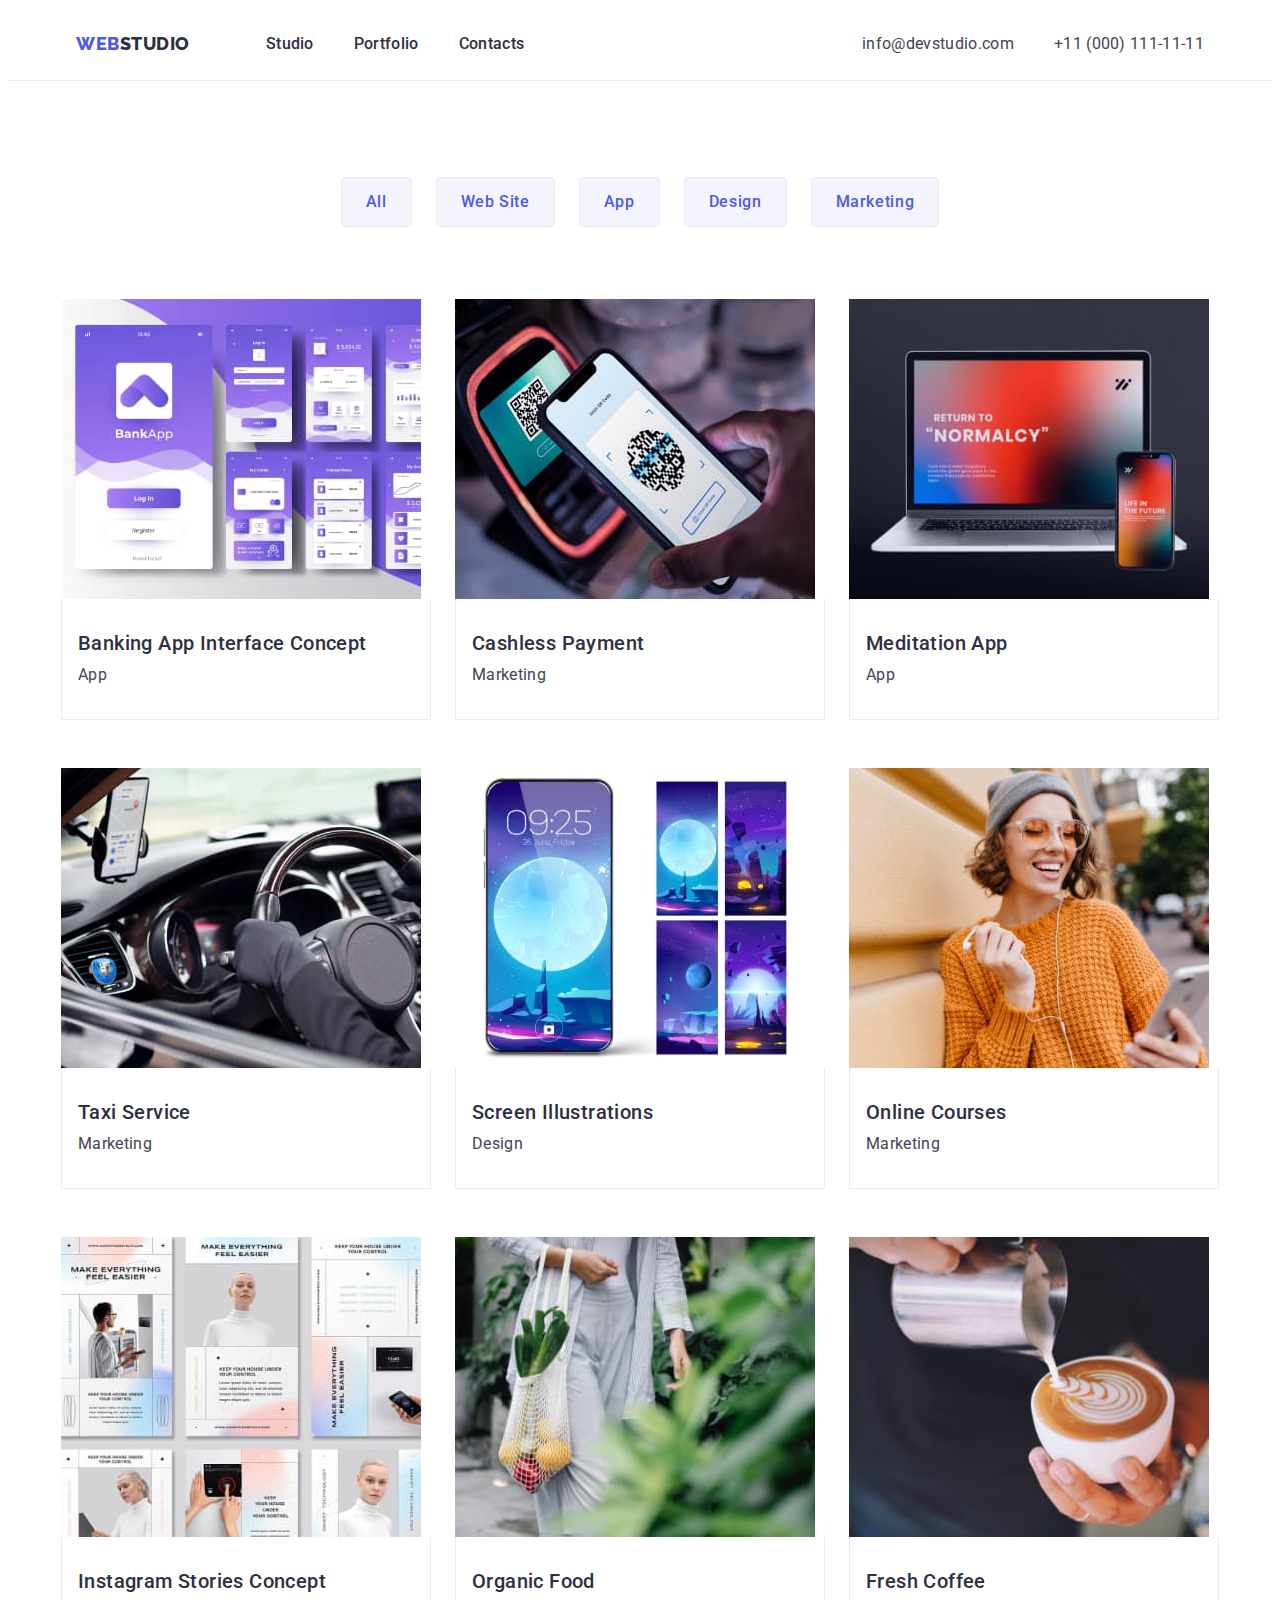
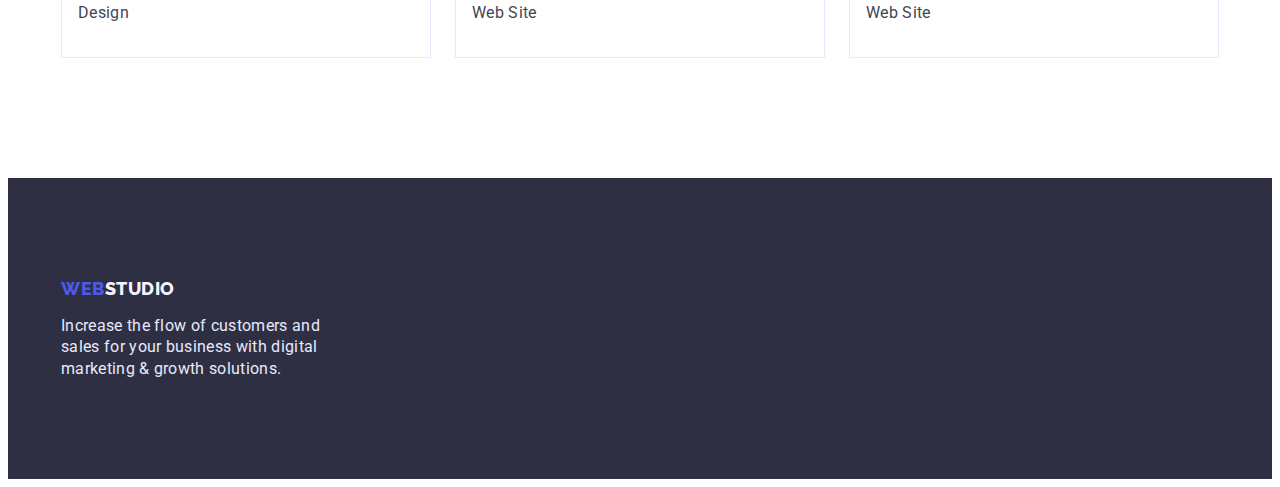
==== portfolio.html @ b604deb5 "Initial commit" ====
<!DOCTYPE html>
<html lang="en">

<head>
    <meta charset="UTF-8">
    <meta http-equiv="X-UA-Compatible" content="IE=edge">
    <meta name="viewport" content="width=device-width, initial-scale=1.0">
    <title>Портфоліо</title>
    <link rel="preconnect" href="https://fonts.googleapis.com">
    <link rel="preconnect" href="https://fonts.gstatic.com" crossorigin>
    <link href="https://fonts.googleapis.com/css2?family=Raleway:wght@800&family=Roboto:wght@400;500;700;900&display=swap"
        rel="stylesheet">
    <link rel="stylesheet" href="https://cdnjs.cloudflare.com/ajax/libs/modern-normalize/1.1.0/modern-normalize.min.css"
        integrity="sha512-wpPYUAdjBVSE4KJnH1VR1HeZfpl1ub8YT/NKx4PuQ5NmX2tKuGu6U/JRp5y+Y8XG2tV+wKQpNHVUX03MfMFn9Q=="
        crossorigin="anonymous" referrerpolicy="no-referrer" />
    <link rel="stylesheet" href="./css/styles.css">
</head>

<body>
    <header class="header">
        <div class="container header-box">
            <nav class="nav-box">
                <a href="./index.html" class="logo link">Web<span class="logo-part">Studio</span></a>
                <ul class="list nav-box-list">
                    <li><a class="list-item link" href="./index.html">Studio</a></li>
                    <li><a class="list-item link" href="./portfolio.html">Portfolio</a></li>
                    <li><a class="list-item link" href="">Contacts</a></li>
                </ul>
            </nav>
            <address class="address address-box">
                <ul class="list address-box-list">
                    <li><a class="contacts-list-item link" href="mailto:info@devstudio.com">info@devstudio.com</a></li>
                    <li><a class="contacts-list-item link" href="tel:+110001111111">+11 (000) 111-11-11</a></li>
                </ul>
            </address>
        </div>
    </header>
    <main>
        <section>
            <div class="container portfolio">
                <h1 class="visually-hidden">Portfolio</h1>
                <ul class="list buttons-box">
                    <li>
                        <button type="button" class="filter-button">All</button>
                    </li>
                    <li>
                        <button type="button" class="filter-button">Web Site</button>
                    </li>
                    <li>
                        <button type="button" class="filter-button">App</button>
                    </li>
                    <li>
                        <button type="button" class="filter-button">Design</button>
                    </li>
                    <li>
                        <button type="button" class="filter-button">Marketing</button>
                    </li>
                </ul>
                <ul class="list filters-box">
                    <li class="filter-item">
                        <a href="" class="link"><img src="./images/portfolio-1-1.jpg" alt="BankingcApp" width="360" height="300">
                            <div class="item-text">
                                <h2 class="filter-item-heading">Banking App Interface Concept</h2>
                                <p class="filter-item-description">App</p>
                            </div>
                        </a>
                    </li>
                    <li class="filter-item">
                        <a href="" class="link"><img src="./images/portfolio-1-2.jpg" alt="Marketing" width="360" height="300">
                            <div class="item-text">
                                <h2 class="filter-item-heading">Cashless Payment</h2>
                                <p class="filter-item-description">Marketing</p>
                            </div>
                        </a>
                    </li>
                    <li class="filter-item">
                        <a href="" class="link"><img src="./images/portfolio-1-3.jpg" alt="Meditaion App" width="360" height="300">
                            <div class="item-text">
                                <h2 class="filter-item-heading">Meditation App</h2>
                                <p class="filter-item-description">App</p>
                            </div>
                        </a>
                    </li>
                    <li class="filter-item">
                        <a href="" class="link"><img src="./images/portfolio-2-1.jpg" alt="Taxi Service" width="360" height="300">
                            <div class="item-text">
                                <h2 class="filter-item-heading">Taxi Service</h2>
                                <p class="filter-item-description">Marketing</p>
                            </div>
                        </a>
                    </li>
                    <li class="filter-item">
                        <a href="" class="link"><img src="./images/portfolio-2-2.jpg" alt="Screen Illustrations" width="360"
                                height="300">
                            <div class="item-text">
                                <h2 class="filter-item-heading">Screen Illustrations</h2>
                                <p class="filter-item-description">Design</p>
                            </div>
                        </a>
                    </li>
                    <li class="filter-item">
                        <a href="" class="link"><img src="./images/portfolio-2-3.jpg" alt="Online Courses" width="360" height="300">
                            <div class="item-text">
                                <h2 class="filter-item-heading">Online Courses</h2>
                                <p class="filter-item-description">Marketing</p>
                            </div>
                        </a>
                    </li>
                    <li class="filter-item">
                        <a href="" class="link"><img src="./images/portfolio-3-1.jpg" alt="Instagram Stories Concept" width="360"
                                height="300">
                            <div class="item-text">
                                <h2 class="filter-item-heading">Instagram Stories Concept</h2>
                                <p class="filter-item-description">Design</p>
                            </div>
                        </a>
                    </li>
                    <li class="filter-item">
                        <a href="" class="link"><img src="./images/portfolio-3-2.jpg" alt="Organic Food" width="360" height="300">
                            <div class="item-text">
                                <h2 class="filter-item-heading">Organic Food</h2>
                                <p class="filter-item-description">Web Site</p>
                            </div>
                        </a>
                    </li>
                    <li class="filter-item">
                        <a href="" class="link"><img src="./images/portfolio-3-3.jpg" alt="Fresh Coffee" width="360" height="300">
                            <div class="item-text">
                                <h2 class="filter-item-heading">Fresh Coffee</h2>
                                <p class="filter-item-description">Web Site</p>
                            </div>
                        </a>
                    </li>
                </ul>
            </div>
        </section>
    </main>
    <footer class="footer">
        <div class="container footer-box">
            <div class="footer-info">
                <a href="./index.html" class="logo link">Web<span class="logo-part-footer">Studio</span></a>
                <p class="footer-description">Increase the flow of customers and sales for your business with digital
                    marketing
                    & growth solutions.
                </p>
            </div>
        </div>
    </footer>
</body>

</html>
---- css/styles.css ----
/* Main color:  #FFFFFF */
/* First color:  #2E2F42 */
/* Second color:  #F4F4FD */
/* Elements color: #4D5AE5  */
/* Hero button focus color: #404BBF  */
/* Primary text color(p): #434455 */



:root{
    --primary-bg-color: #ffffff;
    --first-bg-color: #2E2F42;
    --second-bg-color: #F4F4FD;
    --primary-text-color: #434455;
    --first-text-color: #2E2F42;
    --second-text-color: #ffffff;
    --header-hover-color: #404BBF;
    --order-service-button-color: #4D5AE5;
}

p,
h1,
h2,
h3,
h4,
h5,
h6 {
    margin: 0;
}

ul {
    padding-left: 0;
    margin: 0;
}

img {
    display: block;
    max-width: 100%;
    height: auto;
}

body {
    font-family: Roboto, sans-serif;
    color: var(--primary-text-color);

}

.container {
    display: block;
    width: 1158px;
    padding-left: 15px;
    padding-right: 15px;
    /* outline: 2px solid tomato; */
    margin: 0 auto;
    align-items: center;
}

.section {
    padding-top: 120px;
    padding-bottom: 120px;
}

/* Логотип */
.logo {
    font-family: Raleway, sans-serif;
    font-style: normal;
    font-weight: 800;
    font-size: 18px;
    line-height: 1.17;
    display: flex;
    align-items: center;
    letter-spacing: 0.03em;
    text-transform: uppercase;
    color: var(--order-service-button-color);
}

.link {
    text-decoration: none;
}

.logo-part {
    color: var(--first-bg-color);
}

/* Навігація */
.list {
    list-style: none;
}

.list-item {
    font-style: normal;
    font-weight: 500;
    font-size: 16px;
    line-height: 1.5;
    letter-spacing: 0.02em;
    color: var(--first-text-color);
}

.list-item:hover,
.list-item:focus {
    color: var(--header-hover-color)
}
.header {
    display: flex;
    border-bottom: 1px solid #E7E9FC;
} 

.header-box {
    box-sizing: border-box;
    background: #FFFFFF;
    display: flex;
    justify-content: space-between;
    padding-top: 24px;
    padding-bottom: 24px;
}

.nav-box {
    display: flex;
    align-items: center;
}

.nav-box-list {
    display: flex;
    flex-direction: row;
    align-items: center;
    padding: 0px;
    gap: 40px;
    margin-left: 76px;
}


/* Контакти */

.address {
    font-style: normal;
}

.contacts-list-item {
    font-style: normal;
    font-weight: 400;
    font-size: 16px;
    line-height: 1.5;
    letter-spacing: 0.02em;
    color: var(--primary-text-color);
}

.contacts-list-item:hover,
.contacts-list-item:focus {
    color: var(--header-hover-color)
}

.address-box {
    display: flex;
}

.address-box-list {
    display: flex;
    gap: 40px;
}

/* Hero section */

.hero-section {
    background-color: var(--first-bg-color);
    
}

.hero-container {
    padding-top: 188px;
    padding-bottom: 188px;
    margin-left: auto;
    margin-right: auto;
}

.hero-heading-box {
    max-width: 496px;
    margin: 0 auto;
}

.hero-heading {
    font-style: normal;
    font-weight: 700;
    font-size: 56px;
    line-height: 1.07;
    text-align: center;
    letter-spacing: 0.02em;
    color: var(--second-text-color);
}

.order-service-button {
    color: var(--second-text-color);
    font-family: Roboto, sans-serif;
    font-style: normal;
    font-weight: 500;
    font-size: 16px;
    line-height: 24px;
    letter-spacing: 0.04em;
    background-color: var(--order-service-button-color);
    cursor: pointer;
}

.hero-button-box {
    display: flex;
    flex-direction: row;
    align-items: flex-start;
    padding: 16px 32px;
    gap: 10px;
    box-shadow: 0px 4px 4px rgba(0, 0, 0, 0.15);
    border-radius: 4px;
    margin: 48px auto;
    border: none;
}

/* Features */

.visually-hidden {
    position: absolute;
    width: 1px;
    height: 1px;
    margin: -1px;
    border: 0;
    padding: 0;
    white-space: nowrap;
    clip-path: inset(100%);
    clip: rect(0 0 0 0);
    overflow: hidden;
}

.features-box {
    display: flex;
    background-color: #fff;
}

.features-list-box {
    display: flex;
    justify-content: center;
    gap: 24px;

}

.features-list-item {
    flex-basis: calc((100% - 72px) / 4);
}

.features-item-heading {
    color: var(--first-text-color);
    font-style: normal;
    font-weight: 500;
    font-size: 20px;
    line-height: 1.2;
    letter-spacing: 0.02em;
    margin-bottom: 8px;
}

.features-item-description {
    font-style: normal;
    font-weight: 400;
    font-size: 16px;
    line-height: 1.5;
    letter-spacing: 0.02em;
    color: var(--primary-text-color);
}

/* Що ми робимо */

.products-box {
    padding-top: 0;
}

.products-list-box {
    display: flex;
    align-items: center;
    gap: 24px;
}

.products-heading {
    color: var(--first-text-color);
    font-style: normal;
    font-weight: 700;
    font-size: 36px;
    line-height: 1.11;
    text-align: center;
    letter-spacing: 0.02em;
    text-transform: capitalize;
    margin-bottom: 72px;
    
}

/* Наша команда */

.team-section {
    background-color: #F4F4FD;
}

.team-list-box {
    display: flex;
    align-items: center;
    gap: 24px;
}

.team-item-box {
    display: flex;
    flex-direction: column;
    justify-content: center;
    align-items: center;
    
    background: #FFFFFF;
    box-shadow: 0px 1px 6px rgba(46, 47, 66, 0.08), 
                0px 1px 1px rgba(46, 47, 66, 0.16), 
                0px 2px 1px rgba(46, 47, 66, 0.08);
    border-radius: 0px 0px 4px 4px;
}

.team-heading {
    color: var(--first-text-color);
    font-style: normal;
    font-weight: 700;
    font-size: 36px;
    line-height: 1.11;
    text-align: center;
    letter-spacing: 0.02em;
    text-transform: capitalize;
    margin-bottom: 72px;
}

.team-item-heading {
    font-style: normal;
    font-weight: 500;
    font-size: 20px;
    line-height: 1.2;
    text-align: center;
    letter-spacing: 0.02em;
    color: var(--first-text-color);
    margin-bottom: 8px;
}

.team-item-description {
    color: var(--primary-text-color);
    font-style: normal;
    font-weight: 400;
    font-size: 16px;
    line-height: 1.5;
    text-align: center;
    letter-spacing: 0.02em;
}

.team-position {
    padding-top: 32px;
    padding-bottom: 32px;
}

/* Футер */

.footer {
    background-color: var(--first-bg-color);
    
}

.footer-box {
    padding-top: 100px;
    padding-bottom: 100px;
    margin-left: auto;
    margin-right: auto;
}

.footer-info {
    max-width: 264px;
}

.footer-description {
    color: #E7E9FC;
    font-style: normal;
    font-weight: 400;
    font-size: 16px;
    line-height: 1.33;
    letter-spacing: 0.02em;
    margin-top: 16px;
}

.logo-part-footer {
    color: #f4f4fd;
}

/* Сторінка Портфоліо */
/* Фільтр */

.portfolio {
    padding-top: 96px;
    padding-bottom: 120px;
}

.filter-button {
    color: var(--order-service-button-color);
    background-color: var(--second-bg-color);
    font-family: Roboto, sans-serif;
    font-style: normal;
    font-weight: 500;
    font-size: 16px;
    line-height: 1.5;
    display: flex;
    align-items: center;
    text-align: center;
    letter-spacing: 0.04em;
    border: 1px solid #E7E9FC;
    border-radius: 4px;
    cursor: pointer;
    flex-direction: row;
    justify-content: center;
    padding: 12px 24px;
}

.filter-button:hover, .filter-button:focus {
    color: var(--primary-bg-color);
    background-color: var(--header-hover-color);
}

.buttons-box {
    display: flex;
    flex-direction: row;
    justify-content: center;
    align-items: center;
    gap: 24px;
    margin-bottom: 72px;
}

.filters-box {
    display: flex;
    flex-wrap: wrap;
    gap: 48px 24px;
}

.filter-item:is(:hover, :focus) .filter-item {
    flex-basis: calc((100% - 48px)/3);
}

.filter-item {
    box-sizing: border-box;
    background: #FFFFFF;
    
    flex-basis: calc((100% - 48px)/3);
}

.filter-item-heading {
    color: var(--first-bg-color);
    font-style: normal;
    font-weight: 500;
    font-size: 20px;
    line-height: 1.2;
    letter-spacing: 0.02em;
    margin-bottom: 8px;
}

.filter-item-description {
    color: var(--primary-text-color);
    font-style: normal;
    font-weight: 400;
    font-size: 16px;
    line-height: 1.5;
    letter-spacing: 0.02em;
}

.item-text {
    display: flex;
    flex-wrap: wrap;
    flex-direction: column;
    padding-top: 32px;
    padding-left: 16px;
    padding-bottom: 32px;
    border: 1px solid #E7E9FC;
    border-top: none; 
}
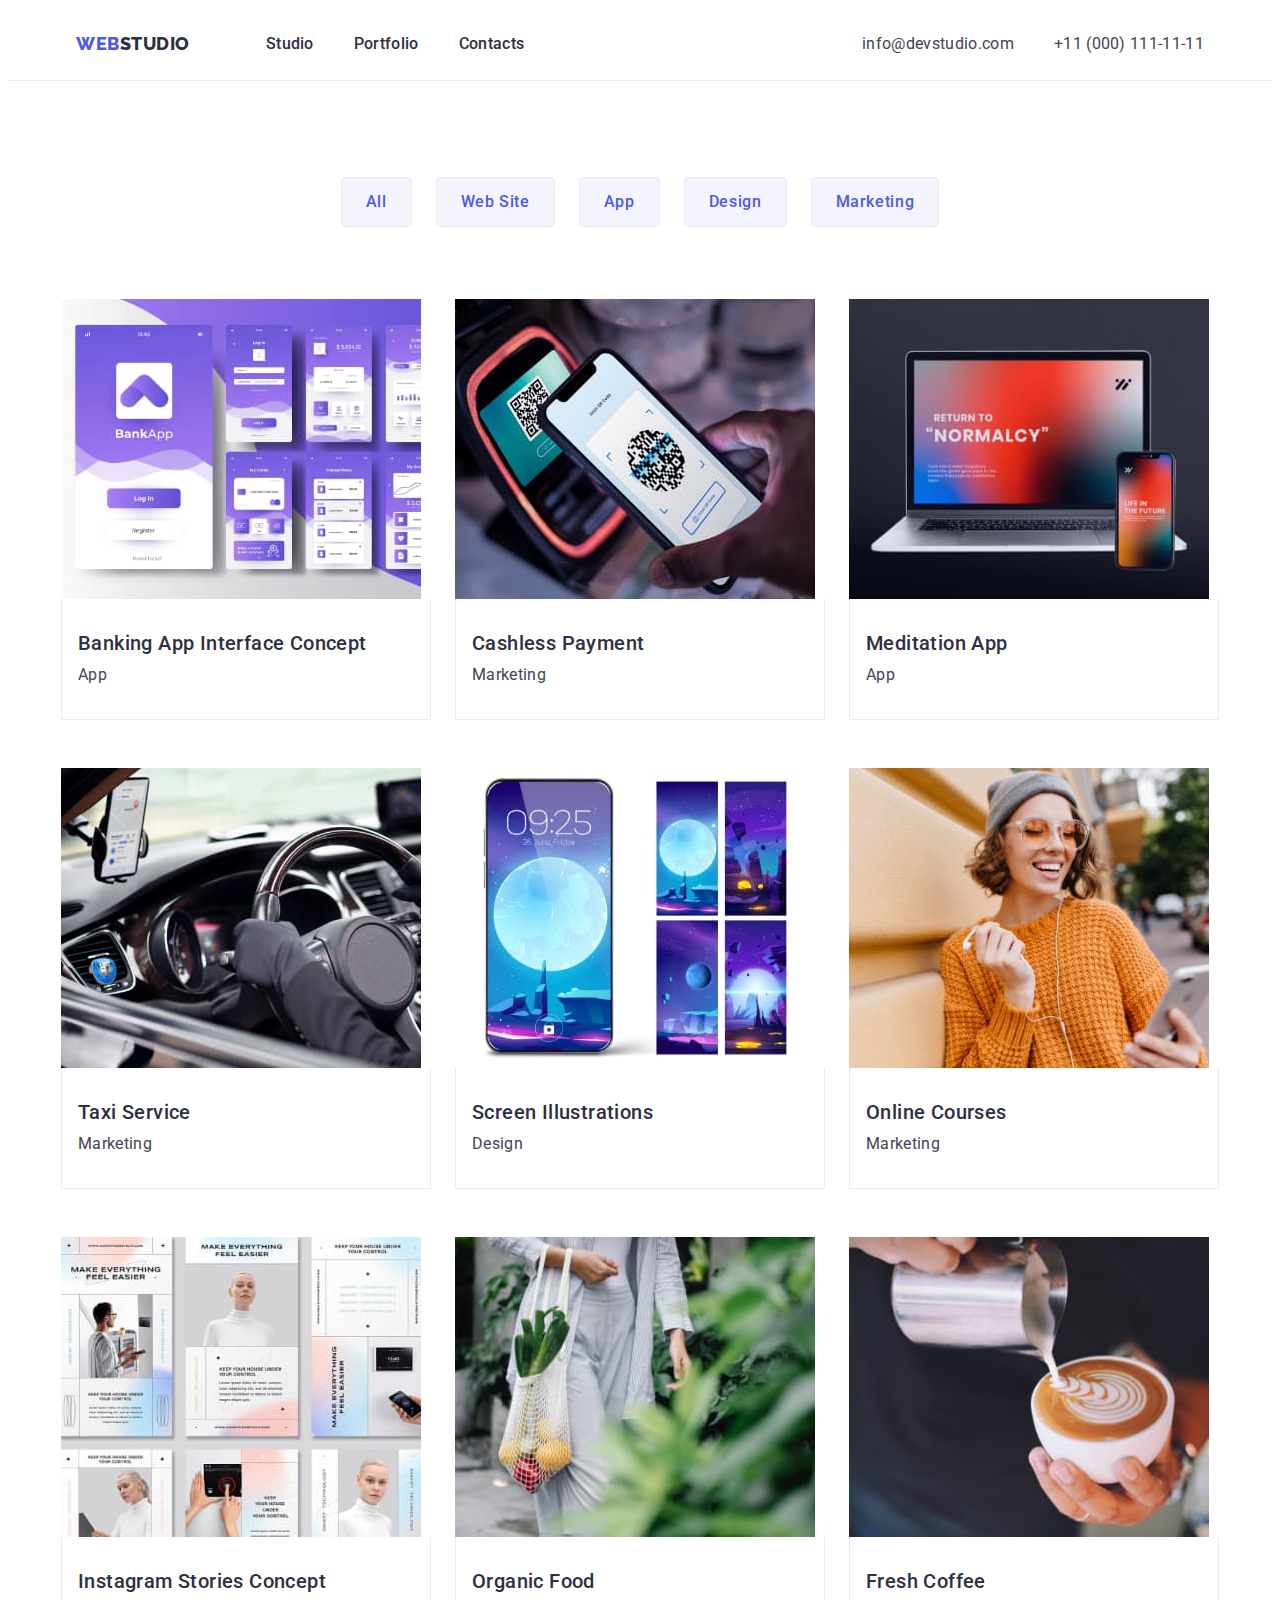
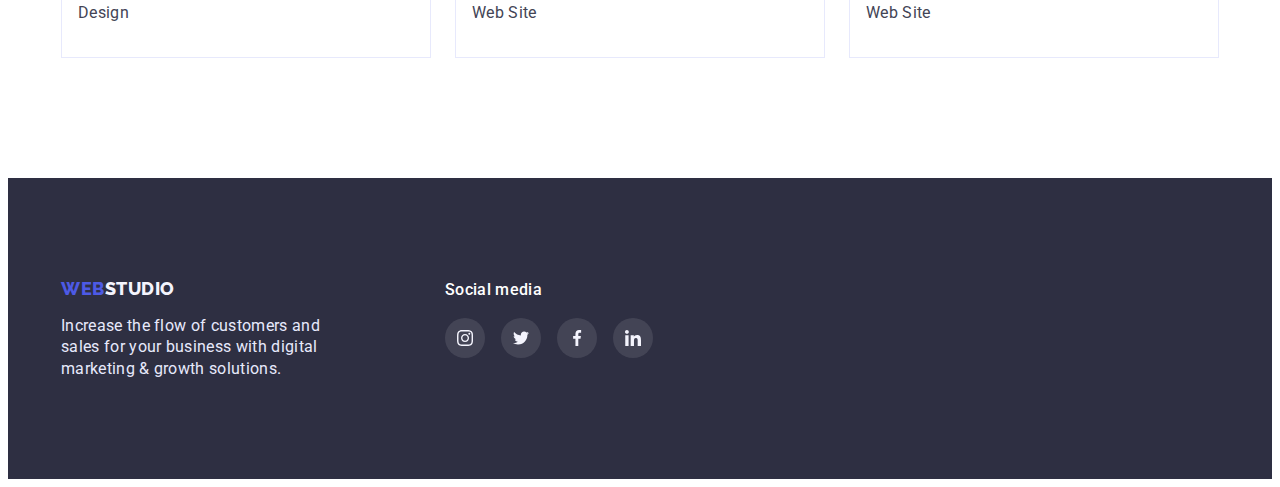
==== commit bf52fa34: "ready" ====
--- a/portfolio.html
+++ b/portfolio.html
@@ -144,6 +144,39 @@
                     & growth solutions.
                 </p>
             </div>
+            <div class="container footer-social">
+                <h3 class="footer-social-header">Social media</h3>
+                <ul class="list footer-social-list">
+                    <li class="footer-social-item">
+                        <a class="link footer-social-link" href="https://www.instagram.com/">
+                            <svg width="16" height="16">
+                                <use href="../images/sprite-icons.svg#instagram"></use>
+                            </svg>
+                        </a>
+                    </li>
+                    <li class="footer-social-item">
+                        <a class="link footer-social-link" href="https://twitter.com/?lang=uk">
+                            <svg width="16" height="16">
+                                <use href="../images/sprite-icons.svg#twitter"></use>
+                            </svg>
+                        </a>
+                    </li>
+                    <li class="footer-social-item">
+                        <a class="link footer-social-link" href="https://uk-ua.facebook.com/">
+                            <svg width="16" height="16">
+                                <use href="../images/sprite-icons.svg#facebook"></use>
+                            </svg>
+                        </a>
+                    </li>
+                    <li class="footer-social-item">
+                        <a class="link footer-social-link" href="https://www.linkedin.com/">
+                            <svg width="16" height="16">
+                                <use href="../images/sprite-icons.svg#linkedin"></use>
+                            </svg>
+                        </a>
+                    </li>
+                </ul>
+            </div>
         </div>
     </footer>
 </body>
--- a/css/styles.css
+++ b/css/styles.css
@@ -16,6 +16,7 @@
     --second-text-color: #ffffff;
     --header-hover-color: #404BBF;
     --order-service-button-color: #4D5AE5;
+    --customers-icon-color: #8E8F99;
 }
 
 p,
@@ -161,8 +162,22 @@
 /* Hero section */
 
 .hero-section {
-    background-color: var(--first-bg-color);
-    
+    /* background-color: var(--first-bg-color); */
+    max-width: 1440px;
+    height: 600px;
+    margin-left: auto;
+    margin-right: auto;
+     background-image: linear-gradient(
+        to right, 
+       
+        rgba(46, 47, 66,0.7),
+        rgba(46, 47, 66,0.7)
+    ),  
+    url('../images/people-office.jpg');
+    background-color: #2E2F42;
+    background-repeat: no-repeat;
+    background-size: cover;
+    background-position: center;
 }
 
 .hero-container {
@@ -172,6 +187,13 @@
     margin-right: auto;
 }
 
+/* .hero-bg {
+    max-width: 1440px;
+    height: 600px;
+    margin-left: auto;
+    margin-right: auto;
+} */
+
 .hero-heading-box {
     max-width: 496px;
     margin: 0 auto;
@@ -197,6 +219,10 @@
     letter-spacing: 0.04em;
     background-color: var(--order-service-button-color);
     cursor: pointer;
+}
+
+.order-service-button:is(:hover, :focus) {
+    background-color: var(--header-hover-color);
 }
 
 .hero-button-box {
@@ -242,6 +268,17 @@
     flex-basis: calc((100% - 72px) / 4);
 }
 
+.features-illustration {
+    display: flex;
+    background-color: #F4F4FD;
+    width: 264px;
+    height: 112px;
+    justify-content: center;
+    align-items: center;
+    margin-bottom: 8px;
+    border-radius: 4px;
+}
+
 .features-item-heading {
     color: var(--first-text-color);
     font-style: normal;
@@ -342,6 +379,33 @@
     line-height: 1.5;
     text-align: center;
     letter-spacing: 0.02em;
+    margin-bottom: 8px;
+}
+
+.team-social {
+    display: flex;
+    justify-content: center;
+    gap: 24px;
+}
+
+.social-item {
+    width: 40px;
+    height: 40px;
+}
+
+.social-link {
+    display: flex;
+    width: 100%;
+    height: 100%;
+    border-radius: 50%;
+    fill: var(--second-bg-color);
+    background-color: var(--order-service-button-color);
+    justify-content: center;
+    align-items: center;
+}
+
+.social-link:is(:hover, :focus){
+    background-color: var(--header-hover-color) ;
 }
 
 .team-position {
@@ -349,11 +413,58 @@
     padding-bottom: 32px;
 }
 
+/* Клієнти */
+
+
+
+.customers-heading {
+    color: var(--first-text-color);
+    font-style: normal;
+    font-weight: 700;
+    font-size: 36px;
+    line-height: 1.11;
+    text-align: center;
+    letter-spacing: 0.02em;
+    text-transform: capitalize;
+    margin-bottom: 72px;
+}
+
+.customers-list {
+    display: flex;
+    align-items: center;
+    gap: 24px;
+}
+
+.customer-link {
+    display: flex;
+    justify-content: center;
+    align-items: center;
+    display: flex;
+    width: 168px;
+    height: 88px;
+    border: 1px var(--customers-icon-color) solid;
+    border-radius: 4px;
+}
+
+.customer-icon {
+    width: 104px;
+    height: 56px;
+    fill: var(--customers-icon-color);
+}
+
+.customer-icon:is(:hover, :focus) {
+    fill: var(--header-hover-color);
+}
+
+.customer-link:is(:hover, :focus) {
+    border: 1px var(--header-hover-color) solid;
+}
+
+
 /* Футер */
 
 .footer {
-    background-color: var(--first-bg-color);
-    
+    background-color: var(--first-bg-color);    
 }
 
 .footer-box {
@@ -361,6 +472,8 @@
     padding-bottom: 100px;
     margin-left: auto;
     margin-right: auto;
+    display: flex;
+    align-items: flex-start;
 }
 
 .footer-info {
@@ -379,6 +492,50 @@
 
 .logo-part-footer {
     color: #f4f4fd;
+}
+
+.footer-social {
+    /* display: flex; */
+    width: 208px;
+    height: 80px;
+    margin-left: 120px;
+    padding-left: 0;
+    padding-right: 0;
+}
+
+.footer-social-header {
+    font-style: normal;
+    font-weight: 500;
+    font-size: 16px;
+    line-height: 1.5;
+    letter-spacing: 0.02em;
+    color: #FFFFFF;
+    margin-bottom: 16px;
+}
+
+.footer-social-list {
+    display: flex;
+    gap: 16px;
+}
+
+.footer-social-item {
+    width: 40px;
+    height: 40px;
+}
+
+.footer-social-link {
+    display: flex;
+    width: 100%;
+    height: 100%;
+    border-radius: 50%;
+    fill: var(--second-bg-color);
+    background-color: rgba(255, 255, 255, 0.1);
+    justify-content: center;
+    align-items: center;
+}
+
+.footer-social-link:is(:hover, :focus) {
+    background-color: #31D0AA;
 }
 
 /* Сторінка Портфоліо */
@@ -412,6 +569,9 @@
 .filter-button:hover, .filter-button:focus {
     color: var(--primary-bg-color);
     background-color: var(--header-hover-color);
+    box-shadow: 0px 3px 1px rgba(0, 0, 0, 0.1), 
+                0px 2px 1px rgba(0, 0, 0, 0.08), 
+                0px 2px 2px rgba(0, 0, 0, 0.12);
 }
 
 .buttons-box {
@@ -427,17 +587,18 @@
     display: flex;
     flex-wrap: wrap;
     gap: 48px 24px;
-}
-
-.filter-item:is(:hover, :focus) .filter-item {
-    flex-basis: calc((100% - 48px)/3);
 }
 
 .filter-item {
     box-sizing: border-box;
     background: #FFFFFF;
-    
     flex-basis: calc((100% - 48px)/3);
+}
+
+.filter-item:is(:hover, :focus) {
+    box-shadow: 0px 1px 6px rgba(46, 47, 66, 0.08), 
+                0px 1px 1px rgba(46, 47, 66, 0.16), 
+                0px 2px 1px rgba(46, 47, 66, 0.08);
 }
 
 .filter-item-heading {
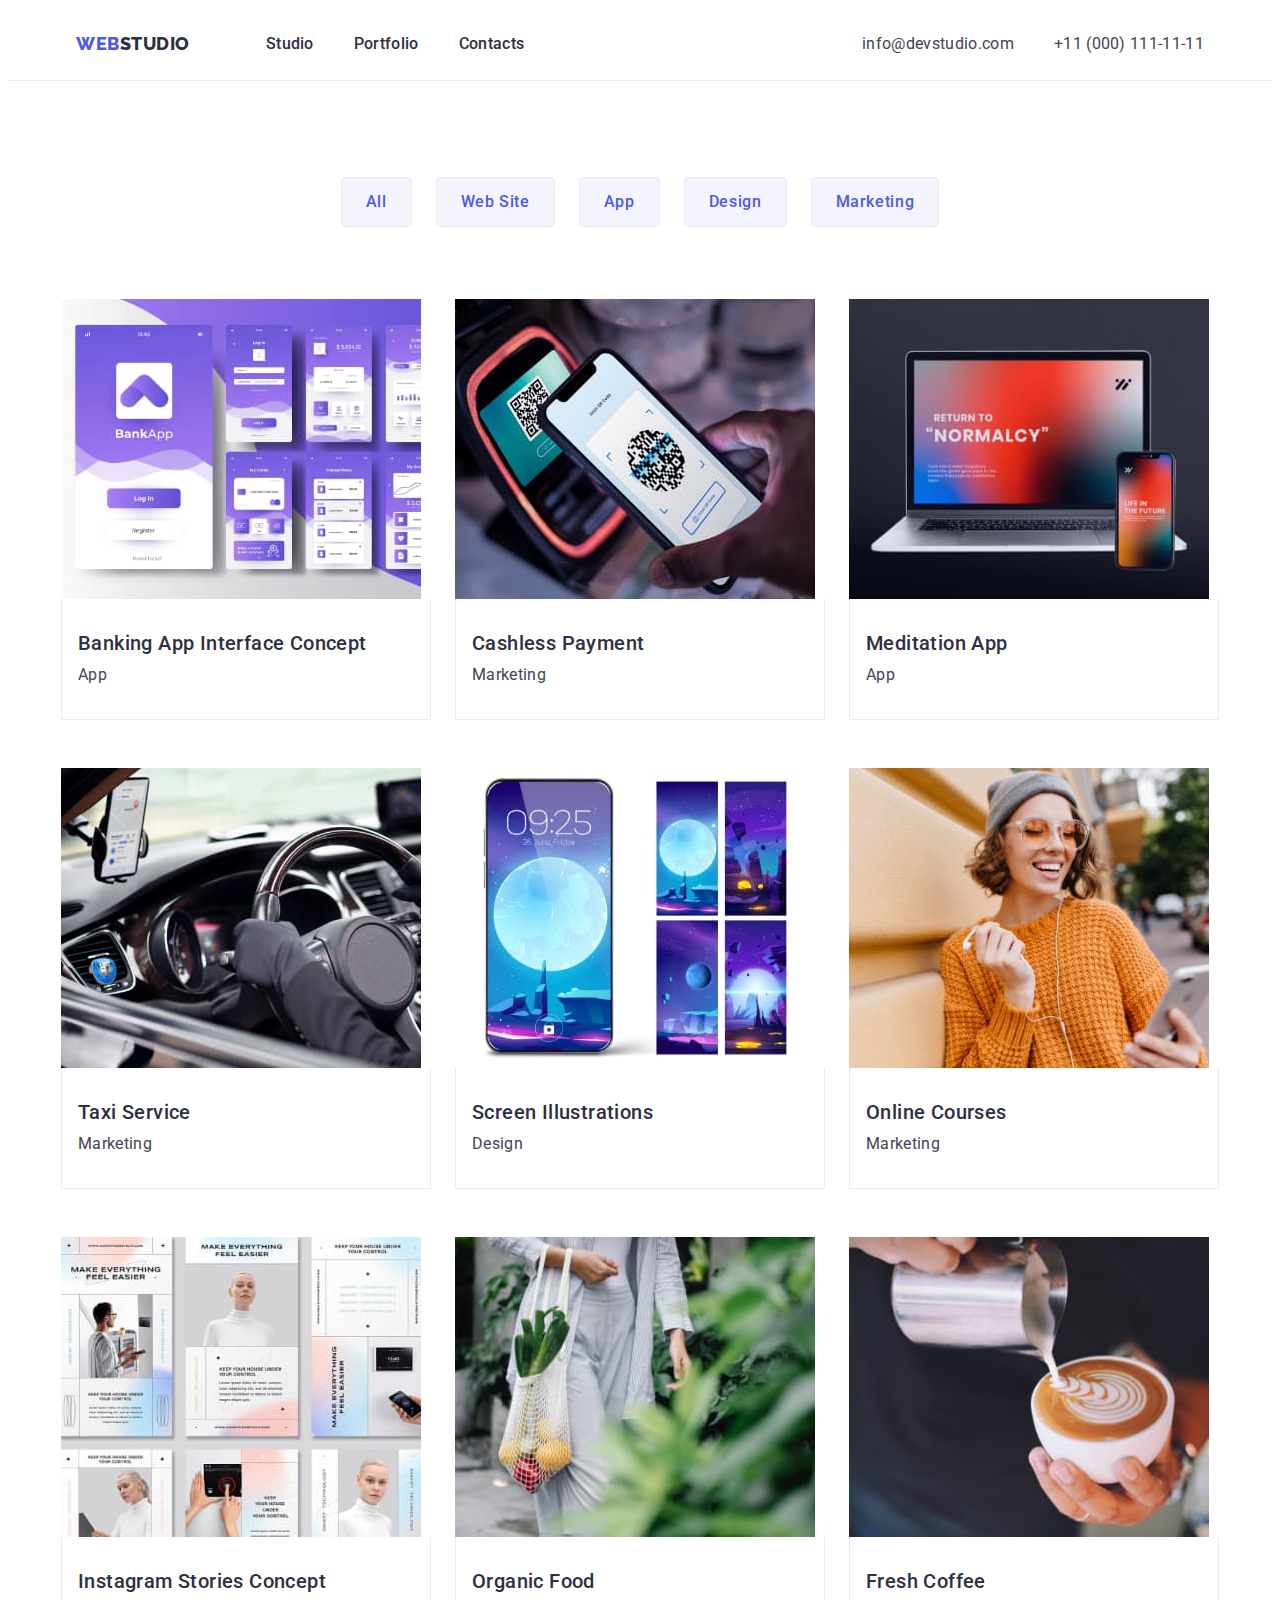
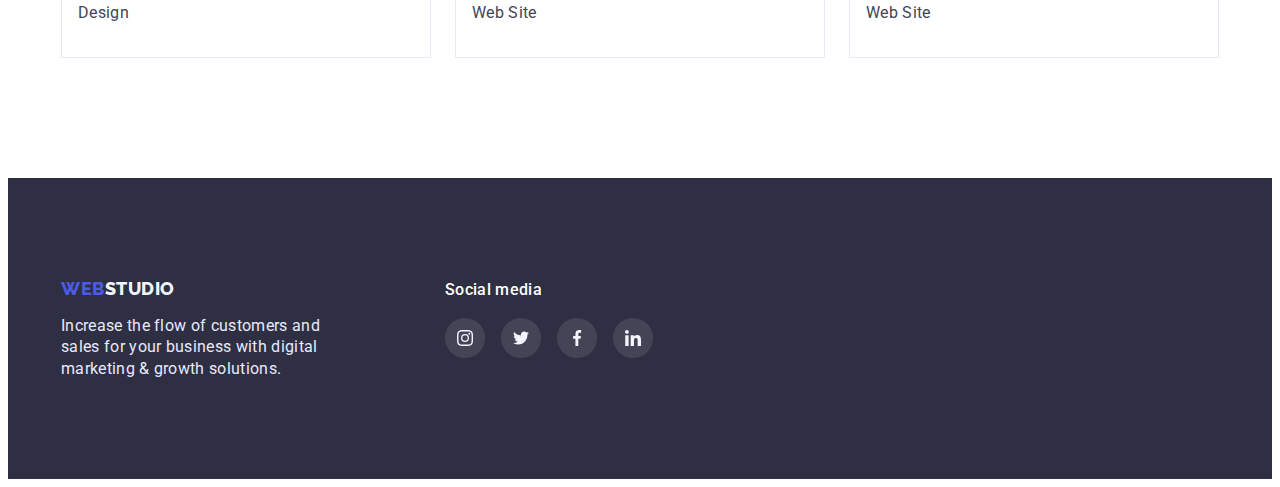
==== commit 908c578b: "icons" ====
--- a/portfolio.html
+++ b/portfolio.html
@@ -22,7 +22,7 @@
             <nav class="nav-box">
                 <a href="./index.html" class="logo link">Web<span class="logo-part">Studio</span></a>
                 <ul class="list nav-box-list">
-                    <li><a class="list-item link" href="./index.html">Studio</a></li>
+                    <li><a class="list-item link" href="./index.html" target="_blank" rel="noreferrer noopener nofollow">Studio</a></li>
                     <li><a class="list-item link" href="./portfolio.html">Portfolio</a></li>
                     <li><a class="list-item link" href="">Contacts</a></li>
                 </ul>
@@ -58,7 +58,7 @@
                 </ul>
                 <ul class="list filters-box">
                     <li class="filter-item">
-                        <a href="" class="link"><img src="./images/portfolio-1-1.jpg" alt="BankingcApp" width="360" height="300">
+                        <a href="" class="filter-link link"><img src="./images/portfolio-1-1.jpg" alt="BankingcApp" width="360" height="300">
                             <div class="item-text">
                                 <h2 class="filter-item-heading">Banking App Interface Concept</h2>
                                 <p class="filter-item-description">App</p>
@@ -148,30 +148,30 @@
                 <h3 class="footer-social-header">Social media</h3>
                 <ul class="list footer-social-list">
                     <li class="footer-social-item">
-                        <a class="link footer-social-link" href="https://www.instagram.com/">
+                        <a class="link footer-social-link" href="https://www.instagram.com/" target="_blank" rel="noreferrer noopener nofollow">
                             <svg width="16" height="16">
-                                <use href="../images/sprite-icons.svg#instagram"></use>
+                                <use href="./images/sprite-icons.svg#instagram"></use>
                             </svg>
                         </a>
                     </li>
                     <li class="footer-social-item">
-                        <a class="link footer-social-link" href="https://twitter.com/?lang=uk">
+                        <a class="link footer-social-link" href="https://twitter.com/?lang=uk" target="_blank" rel="noreferrer noopener nofollow">
                             <svg width="16" height="16">
-                                <use href="../images/sprite-icons.svg#twitter"></use>
+                                <use href="./images/sprite-icons.svg#twitter"></use>
                             </svg>
                         </a>
                     </li>
                     <li class="footer-social-item">
-                        <a class="link footer-social-link" href="https://uk-ua.facebook.com/">
+                        <a class="link footer-social-link" href="https://uk-ua.facebook.com/" target="_blank" rel="noreferrer noopener nofollow">
                             <svg width="16" height="16">
-                                <use href="../images/sprite-icons.svg#facebook"></use>
+                                <use href="./images/sprite-icons.svg#facebook"></use>
                             </svg>
                         </a>
                     </li>
                     <li class="footer-social-item">
-                        <a class="link footer-social-link" href="https://www.linkedin.com/">
+                        <a class="link footer-social-link" href="https://www.linkedin.com/" target="_blank" rel="noreferrer noopener nofollow">
                             <svg width="16" height="16">
-                                <use href="../images/sprite-icons.svg#linkedin"></use>
+                                <use href="./images/sprite-icons.svg#linkedin"></use>
                             </svg>
                         </a>
                     </li>
--- a/css/styles.css
+++ b/css/styles.css
@@ -449,7 +449,7 @@
 .customer-icon {
     width: 104px;
     height: 56px;
-    fill: var(--customers-icon-color);
+    fill: var(--customers-icon-color); 
 }
 
 .customer-icon:is(:hover, :focus) {
@@ -629,5 +629,4 @@
     padding-bottom: 32px;
     border: 1px solid #E7E9FC;
     border-top: none; 
-}
-
+}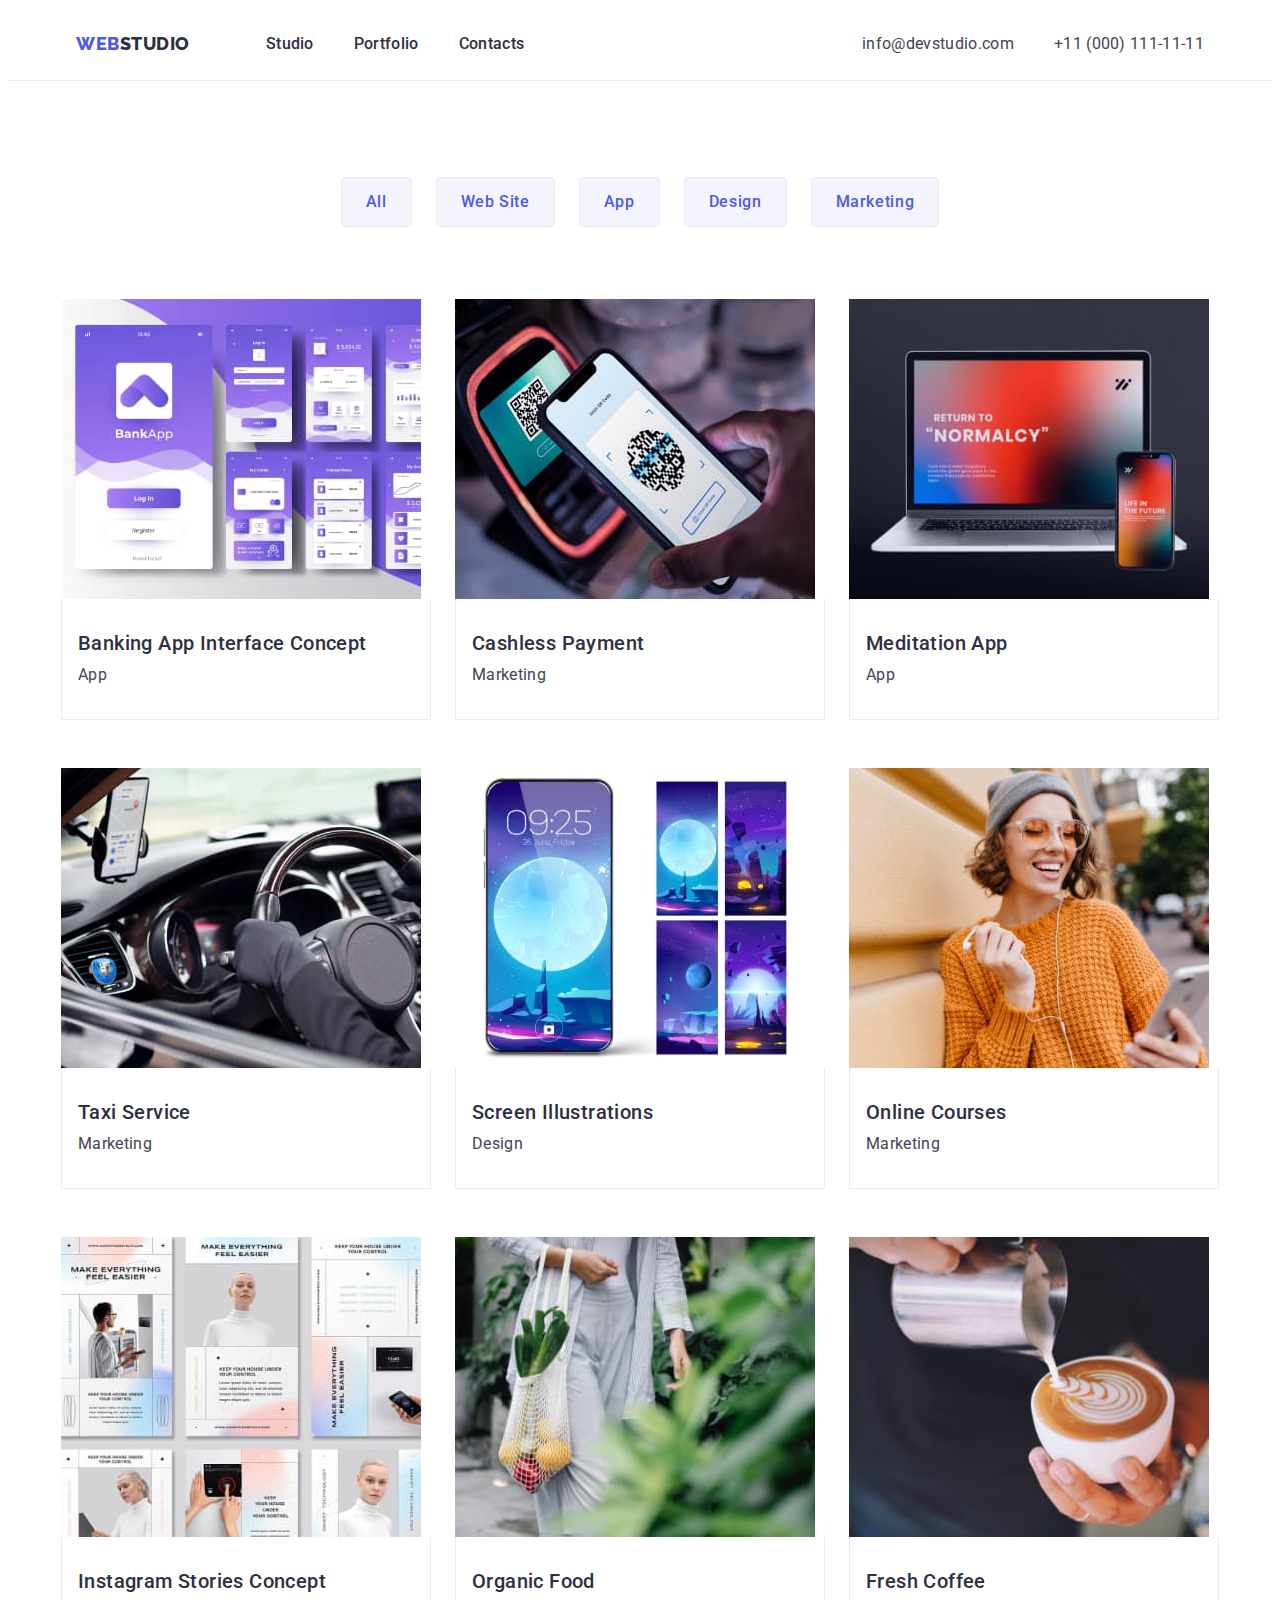
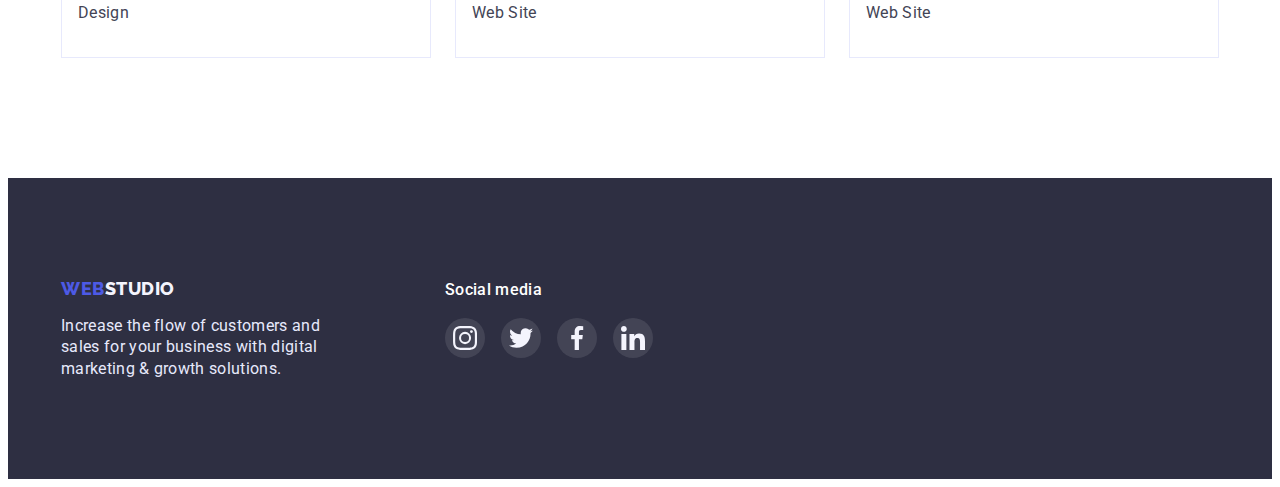
==== commit 8b4fa5cd: "something" ====
--- a/portfolio.html
+++ b/portfolio.html
@@ -148,29 +148,33 @@
                 <h3 class="footer-social-header">Social media</h3>
                 <ul class="list footer-social-list">
                     <li class="footer-social-item">
-                        <a class="link footer-social-link" href="https://www.instagram.com/" target="_blank" rel="noreferrer noopener nofollow">
-                            <svg width="16" height="16">
+                        <a class="link footer-social-link" href="https://www.instagram.com/" target="_blank"
+                            rel="noreferrer noopener nofollow">
+                            <svg width="24" height="24">
                                 <use href="./images/sprite-icons.svg#instagram"></use>
                             </svg>
                         </a>
                     </li>
                     <li class="footer-social-item">
-                        <a class="link footer-social-link" href="https://twitter.com/?lang=uk" target="_blank" rel="noreferrer noopener nofollow">
-                            <svg width="16" height="16">
+                        <a class="link footer-social-link" href="https://twitter.com/?lang=uk" target="_blank"
+                            rel="noreferrer noopener nofollow">
+                            <svg width="24" height="24">
                                 <use href="./images/sprite-icons.svg#twitter"></use>
                             </svg>
                         </a>
                     </li>
                     <li class="footer-social-item">
-                        <a class="link footer-social-link" href="https://uk-ua.facebook.com/" target="_blank" rel="noreferrer noopener nofollow">
-                            <svg width="16" height="16">
+                        <a class="link footer-social-link" href="https://uk-ua.facebook.com/" target="_blank"
+                            rel="noreferrer noopener nofollow">
+                            <svg width="24" height="24">
                                 <use href="./images/sprite-icons.svg#facebook"></use>
                             </svg>
                         </a>
                     </li>
                     <li class="footer-social-item">
-                        <a class="link footer-social-link" href="https://www.linkedin.com/" target="_blank" rel="noreferrer noopener nofollow">
-                            <svg width="16" height="16">
+                        <a class="link footer-social-link" href="https://www.linkedin.com/" target="_blank"
+                            rel="noreferrer noopener nofollow">
+                            <svg width="24" height="24">
                                 <use href="./images/sprite-icons.svg#linkedin"></use>
                             </svg>
                         </a>
--- a/css/styles.css
+++ b/css/styles.css
@@ -444,15 +444,15 @@
     height: 88px;
     border: 1px var(--customers-icon-color) solid;
     border-radius: 4px;
+    fill: var(--customers-icon-color);
 }
 
 .customer-icon {
     width: 104px;
     height: 56px;
-    fill: var(--customers-icon-color); 
-}
-
-.customer-icon:is(:hover, :focus) {
+}
+
+.customer-link:is(:hover, :focus) {
     fill: var(--header-hover-color);
 }
 
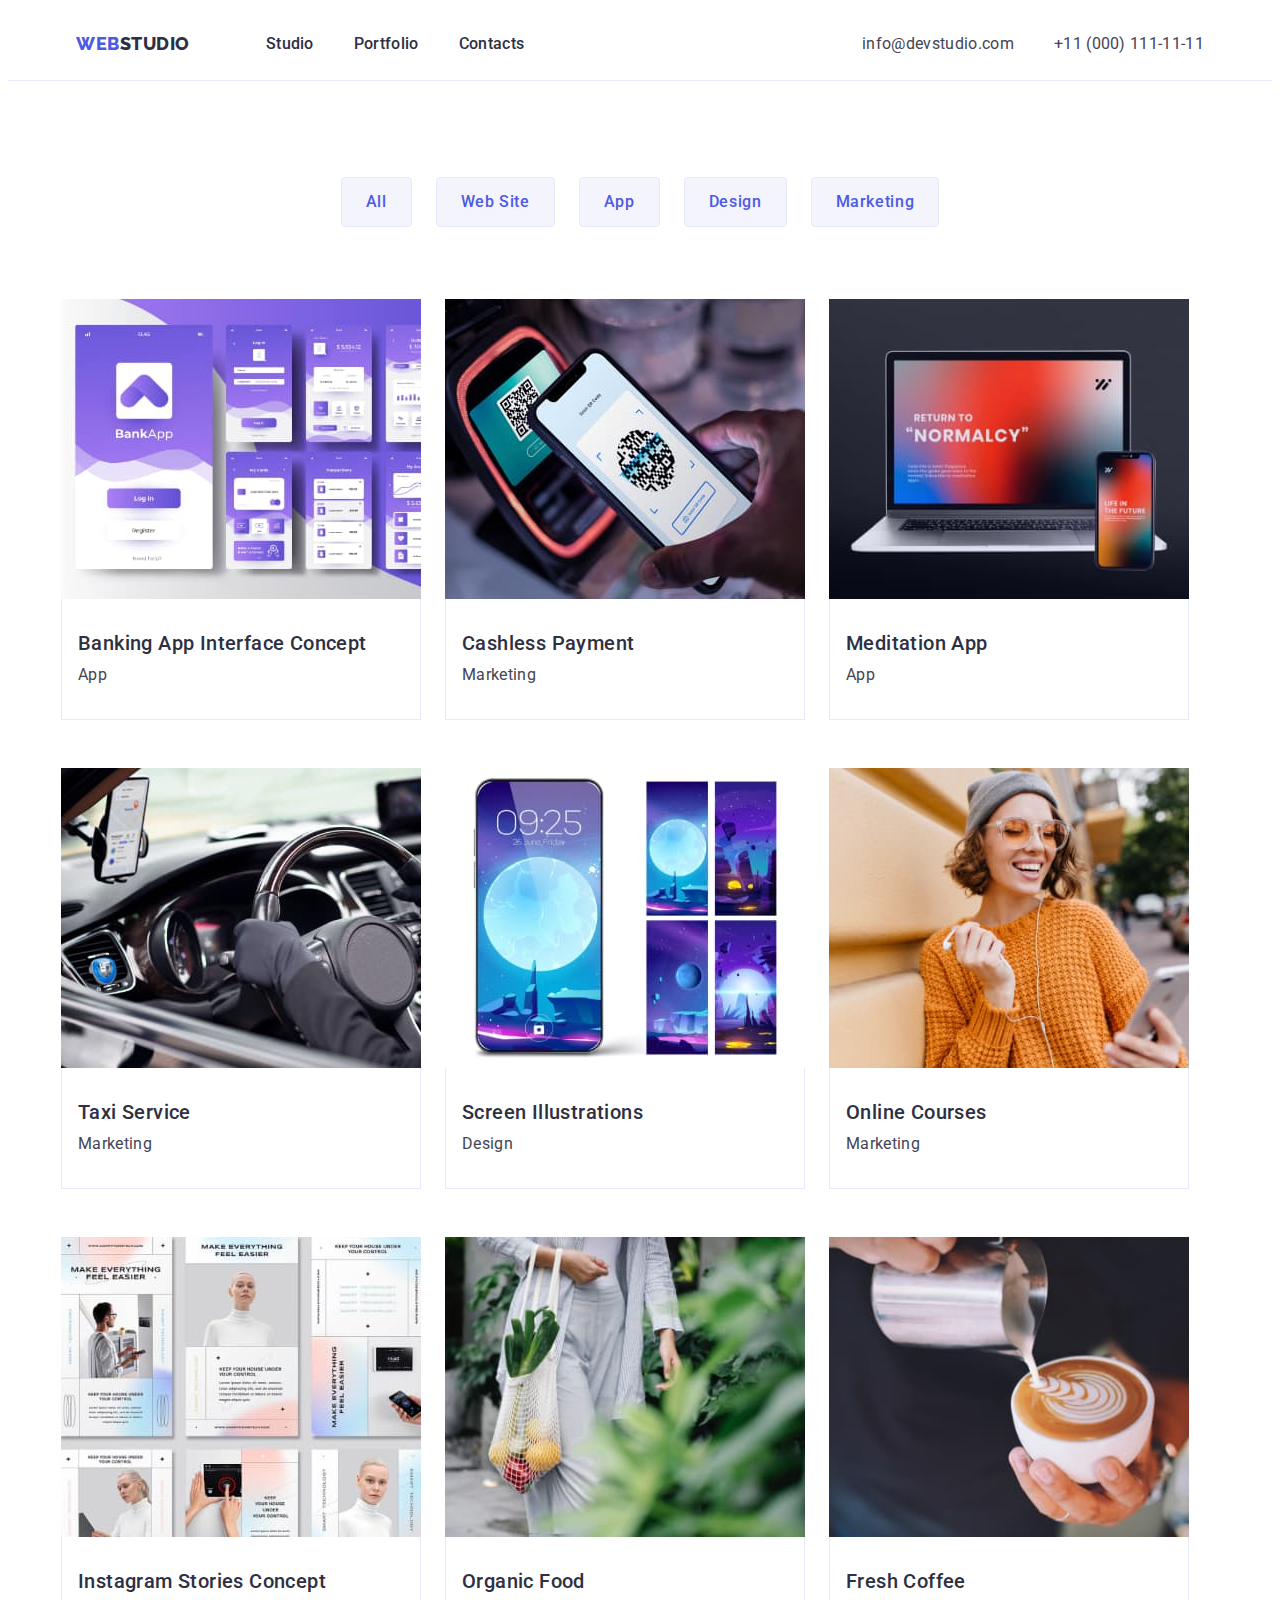
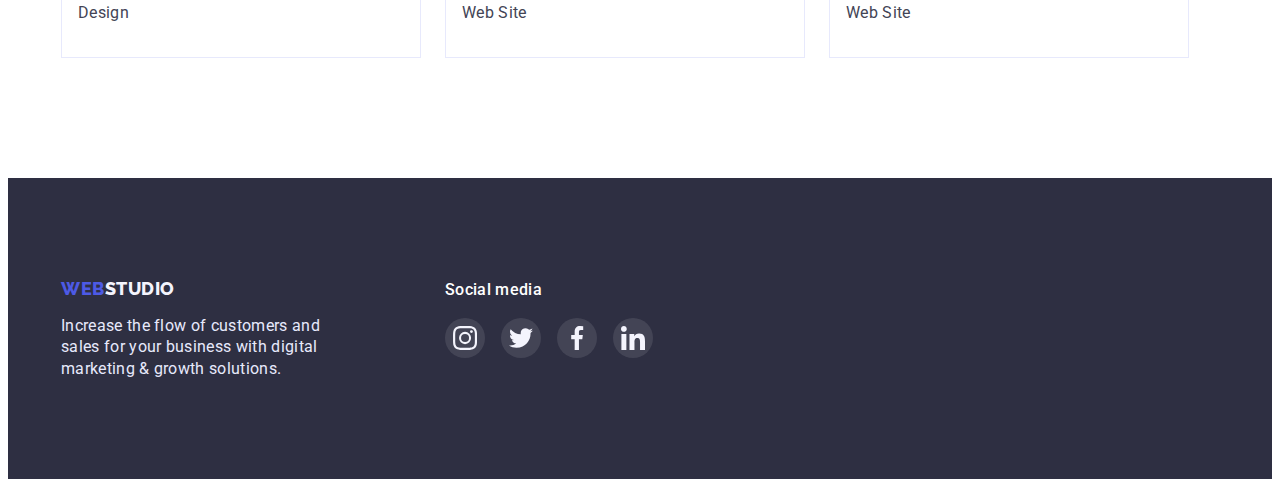
==== commit fd0cd21d: "something edited" ====
--- a/portfolio.html
+++ b/portfolio.html
@@ -57,40 +57,40 @@
                     </li>
                 </ul>
                 <ul class="list filters-box">
-                    <li class="filter-item">
-                        <a href="" class="filter-link link"><img src="./images/portfolio-1-1.jpg" alt="BankingcApp" width="360" height="300">
+                    <li>
+                        <a href="" class="filter-item link"><img src="./images/portfolio-1-1.jpg" alt="BankingcApp" width="360" height="300">
                             <div class="item-text">
                                 <h2 class="filter-item-heading">Banking App Interface Concept</h2>
                                 <p class="filter-item-description">App</p>
                             </div>
                         </a>
                     </li>
-                    <li class="filter-item">
-                        <a href="" class="link"><img src="./images/portfolio-1-2.jpg" alt="Marketing" width="360" height="300">
+                    <li>
+                        <a href="" class="filter-item link"><img src="./images/portfolio-1-2.jpg" alt="Marketing" width="360" height="300">
                             <div class="item-text">
                                 <h2 class="filter-item-heading">Cashless Payment</h2>
                                 <p class="filter-item-description">Marketing</p>
                             </div>
                         </a>
                     </li>
-                    <li class="filter-item">
-                        <a href="" class="link"><img src="./images/portfolio-1-3.jpg" alt="Meditaion App" width="360" height="300">
+                    <li>
+                        <a href="" class="filter-item link"><img src="./images/portfolio-1-3.jpg" alt="Meditaion App" width="360" height="300">
                             <div class="item-text">
                                 <h2 class="filter-item-heading">Meditation App</h2>
                                 <p class="filter-item-description">App</p>
                             </div>
                         </a>
                     </li>
-                    <li class="filter-item">
-                        <a href="" class="link"><img src="./images/portfolio-2-1.jpg" alt="Taxi Service" width="360" height="300">
+                    <li>
+                        <a href="" class="filter-item link"><img src="./images/portfolio-2-1.jpg" alt="Taxi Service" width="360" height="300">
                             <div class="item-text">
                                 <h2 class="filter-item-heading">Taxi Service</h2>
                                 <p class="filter-item-description">Marketing</p>
                             </div>
                         </a>
                     </li>
-                    <li class="filter-item">
-                        <a href="" class="link"><img src="./images/portfolio-2-2.jpg" alt="Screen Illustrations" width="360"
+                    <li>
+                        <a href="" class="filter-item link"><img src="./images/portfolio-2-2.jpg" alt="Screen Illustrations" width="360"
                                 height="300">
                             <div class="item-text">
                                 <h2 class="filter-item-heading">Screen Illustrations</h2>
@@ -98,16 +98,16 @@
                             </div>
                         </a>
                     </li>
-                    <li class="filter-item">
-                        <a href="" class="link"><img src="./images/portfolio-2-3.jpg" alt="Online Courses" width="360" height="300">
+                    <li>
+                        <a href="" class="filter-item link"><img src="./images/portfolio-2-3.jpg" alt="Online Courses" width="360" height="300">
                             <div class="item-text">
                                 <h2 class="filter-item-heading">Online Courses</h2>
                                 <p class="filter-item-description">Marketing</p>
                             </div>
                         </a>
                     </li>
-                    <li class="filter-item">
-                        <a href="" class="link"><img src="./images/portfolio-3-1.jpg" alt="Instagram Stories Concept" width="360"
+                    <li>
+                        <a href="" class="filter-item link"><img src="./images/portfolio-3-1.jpg" alt="Instagram Stories Concept" width="360"
                                 height="300">
                             <div class="item-text">
                                 <h2 class="filter-item-heading">Instagram Stories Concept</h2>
@@ -115,16 +115,16 @@
                             </div>
                         </a>
                     </li>
-                    <li class="filter-item">
-                        <a href="" class="link"><img src="./images/portfolio-3-2.jpg" alt="Organic Food" width="360" height="300">
+                    <li>
+                        <a href="" class="filter-item link"><img src="./images/portfolio-3-2.jpg" alt="Organic Food" width="360" height="300">
                             <div class="item-text">
                                 <h2 class="filter-item-heading">Organic Food</h2>
                                 <p class="filter-item-description">Web Site</p>
                             </div>
                         </a>
                     </li>
-                    <li class="filter-item">
-                        <a href="" class="link"><img src="./images/portfolio-3-3.jpg" alt="Fresh Coffee" width="360" height="300">
+                    <li>
+                        <a href="" class="filter-item link"><img src="./images/portfolio-3-3.jpg" alt="Fresh Coffee" width="360" height="300">
                             <div class="item-text">
                                 <h2 class="filter-item-heading">Fresh Coffee</h2>
                                 <p class="filter-item-description">Web Site</p>
--- a/css/styles.css
+++ b/css/styles.css
@@ -444,15 +444,16 @@
     height: 88px;
     border: 1px var(--customers-icon-color) solid;
     border-radius: 4px;
-    fill: var(--customers-icon-color);
+    color: var(--customers-icon-color);
 }
 
 .customer-icon {
     width: 104px;
     height: 56px;
-}
-
-.customer-link:is(:hover, :focus) {
+    fill: currentColor;
+}
+
+.customer-icon:is(:hover, :focus) {
     fill: var(--header-hover-color);
 }
 
@@ -590,6 +591,7 @@
 }
 
 .filter-item {
+    display: block;
     box-sizing: border-box;
     background: #FFFFFF;
     flex-basis: calc((100% - 48px)/3);
